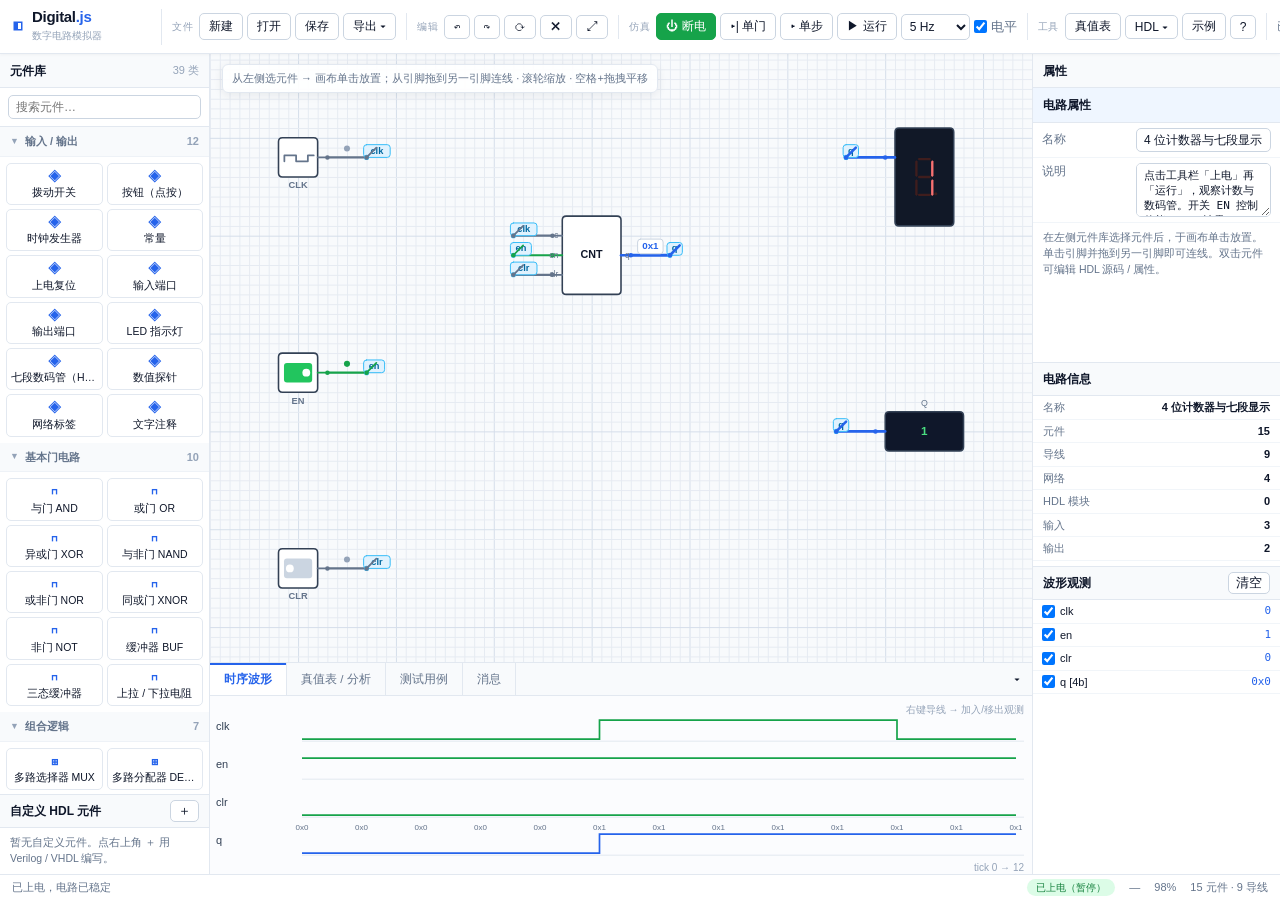
==== tests/shot.html @ 49393aa0 "部署 Digital.js 网页版数字电路模拟器" ====
<!DOCTYPE html>
<html lang="zh-CN">
<head>
<meta charset="UTF-8">
<meta name="viewport" content="width=device-width, initial-scale=1">
<title>Digital.js · 数字电路模拟软件</title>
<link rel="stylesheet" href="../css/style.css">
</head>
<body>

<header id="toolbar">
  <div class="brand"><span class="logo">◧</span><div><b>Digital<span>.js</span></b><small>数字电路模拟器</small></div></div>

  <div class="tb-group">
    <span class="tb-label">文件</span>
    <button data-act="new" title="新建电路">新建</button>
    <button data-act="open" title="打开 .json 电路">打开</button>
    <button data-act="save" title="保存电路 (Ctrl+S)">保存</button>
    <button data-act="export-menu" title="导出">导出 ▾</button>
  </div>

  <div class="tb-group">
    <span class="tb-label">编辑</span>
    <button data-act="undo" title="撤销 (Ctrl+Z)">↶</button>
    <button data-act="redo" title="重做 (Ctrl+Y)">↷</button>
    <button data-act="rotate" title="旋转 (R)">⟳</button>
    <button data-act="delete" title="删除 (Del)">✕</button>
    <button data-act="fit" title="适配视图 (F)">⤢</button>
  </div>

  <div class="tb-group sim-group">
    <span class="tb-label">仿真</span>
    <button data-act="power" id="btn-power" class="primary" title="上电 / 断电">⏻ 上电</button>
    <button data-act="gate-step" title="单门步进（定位振荡）">▸| 单门</button>
    <button data-act="step" title="单步（一个 tick）">▸ 单步</button>
    <button data-act="run" id="btn-run" title="连续运行 / 暂停">▶ 运行</button>
    <select id="speed" title="运行速度（tick / 秒）">
      <option value="1">1 Hz</option><option value="2">2 Hz</option><option value="5" selected>5 Hz</option>
      <option value="10">10 Hz</option><option value="25">25 Hz</option><option value="50">50 Hz</option>
      <option value="100">100 Hz</option><option value="500">500 Hz</option>
    </select>
    <label class="chk"><input type="checkbox" id="show-values" checked> 电平</label>
  </div>

  <div class="tb-group">
    <span class="tb-label">工具</span>
    <button data-act="truth" title="分析真值表并最小化">真值表</button>
    <button data-act="hdl" title="Verilog / VHDL 导出与编辑">HDL ▾</button>
    <button data-act="examples" title="内置示例">示例</button>
    <button data-act="help" title="帮助与快捷键">?</button>
  </div>

  <div class="tb-right"><span id="top-status">就绪</span></div>
</header>

<main>
  <aside id="palette" class="side">
    <div class="panel-head"><b>元件库</b><span id="comp-count"></span></div>
    <div class="search-box"><input id="search" placeholder="搜索元件…" autocomplete="off"></div>
    <div id="palette-list" class="scroll"></div>
    <div class="panel-head sub"><b>自定义 HDL 元件</b><button id="add-hdl" title="新建 HDL 元件">＋</button></div>
    <div id="hdl-list" class="scroll small"></div>
  </aside>

  <section id="workspace">
    <div id="canvas-wrap">
      <canvas id="canvas"></canvas>
      <div id="canvas-hint" class="hint"></div>
      <div id="place-badge" class="place-badge hidden"></div>
    </div>

    <div id="bottom-panel">
      <div class="tabs">
        <button class="tab active" data-tab="wave">时序波形</button>
        <button class="tab" data-tab="table">真值表 / 分析</button>
        <button class="tab" data-tab="tests">测试用例</button>
        <button class="tab" data-tab="log">消息 <span id="log-badge" class="badge hidden">0</span></button>
        <div class="tab-right"><button id="toggle-bottom" title="折叠 / 展开">▾</button></div>
      </div>
      <div class="tab-body">
        <div id="tab-wave" class="tab-pane active"><canvas id="wave"></canvas><div class="pane-tip">右键导线 → 加入/移出观测</div></div>
        <div id="tab-table" class="tab-pane scroll"><div class="empty">点击工具栏「真值表」分析当前电路</div></div>
        <div id="tab-tests" class="tab-pane">
          <div class="test-editor"><textarea id="test-editor" spellcheck="false" placeholder="a b | y&#10;0 0 | 0&#10;0 1 | 1"></textarea>
            <div class="test-side"><button data-act="run-tests" class="primary">▶ 运行测试</button><button data-act="gen-tests">生成模板</button><div id="test-summary"></div></div>
          </div>
          <div id="test-result" class="scroll"></div>
        </div>
        <div id="tab-log" class="tab-pane scroll"></div>
      </div>
    </div>
  </section>

  <aside id="inspector" class="side">
    <div class="panel-head"><b>属性</b></div>
    <div id="props" class="scroll"></div>
    <div class="panel-head sub"><b>电路信息</b></div>
    <div id="circuit-info" class="scroll small"></div>
    <div class="panel-head sub"><b>波形观测</b><button id="watch-clear" title="清空">清空</button></div>
    <div id="watch-list" class="scroll small"></div>
  </aside>
</main>

<footer id="status-bar">
  <span id="status-text">就绪</span>
  <span class="spacer"></span>
  <span id="status-sim" class="pill">未上电</span>
  <span id="status-coords">—</span>
  <span id="status-zoom">100%</span>
  <span id="status-count">0 元件</span>
</footer>

<div id="context-menu" class="ctx hidden"></div>
<div id="modal-root"></div>
<input type="file" id="file-input" hidden>
<input type="file" id="hdl-file-input" hidden accept=".v,.sv,.vhdl,.vhd,.txt">

<script src="../js/util.js"></script>
<script src="../js/library.js"></script>
<script src="../js/netlist.js"></script>
<script src="../js/simulator.js"></script>
<script src="../js/hdl-parse.js"></script>
<script src="../js/hdl-io.js"></script>
<script src="../js/analysis.js"></script>
<script src="../js/examples.js"></script>
<script src="../js/render.js"></script>
<script src="../js/editor.js"></script>
<script src="../js/app.js"></script>
<script>
document.addEventListener('DOMContentLoaded',function(){setTimeout(function(){
 var A=DIG.App; A.loadCircuit(DIG.Examples.counterDisplay()); A.powerToggle();
 A.sim.stepTick(12); A.switchTab('wave'); A.repaint(); A.sizeCanvases(); A.repaint();
},80);});
</script></body>
</html>
---- css/style.css ----
:root{
  --bg:#f1f5f9; --panel:#ffffff; --panel2:#f8fafc; --line:#e2e8f0; --line2:#cbd5e1;
  --text:#0f172a; --dim:#64748b; --muted:#94a3b8;
  --accent:#2563eb; --accent-bg:#eff6ff; --green:#16a34a; --red:#dc2626; --amber:#f59e0b;
  --radius:7px; --shadow:0 2px 10px rgba(15,23,42,.08);
}
*{box-sizing:border-box}
html,body{height:100%;margin:0}
body{
  font:13px/1.5 "Segoe UI","Microsoft YaHei",-apple-system,sans-serif;
  color:var(--text);background:var(--bg);overflow:hidden;display:flex;flex-direction:column;
}
button,input,select,textarea{font-family:inherit;font-size:12px;color:var(--text)}
button{cursor:pointer;background:#fff;border:1px solid var(--line2);border-radius:5px;padding:4px 9px;transition:.12s;white-space:nowrap}
button:hover{background:var(--accent-bg);border-color:#93c5fd}
button:active{transform:translateY(1px)}
button.primary{background:var(--accent);border-color:var(--accent);color:#fff}
button.primary:hover{background:#1d4ed8}
button.primary.on{background:var(--green);border-color:var(--green)}
input,select,textarea{border:1px solid var(--line2);border-radius:5px;padding:4px 7px;background:#fff;outline:none}
input:focus,select:focus,textarea:focus{border-color:var(--accent);box-shadow:0 0 0 2px rgba(37,99,235,.12)}
label.chk{display:flex;align-items:center;gap:4px;color:var(--dim);cursor:pointer;white-space:nowrap}
label.chk input{margin:0}
.hidden{display:none!important}
.scroll{overflow:auto;scrollbar-width:thin;scrollbar-color:#cbd5e1 transparent}
.scroll::-webkit-scrollbar{width:8px;height:8px}
.scroll::-webkit-scrollbar-thumb{background:#cbd5e1;border-radius:4px}
.small{font-size:12px}

/* ---- toolbar ---- */
#toolbar{height:54px;min-height:54px;background:var(--panel);border-bottom:1px solid var(--line);display:flex;align-items:center;gap:10px;padding:0 12px;box-shadow:0 1px 3px rgba(15,23,42,.04);z-index:5;overflow-x:auto}
.brand{display:flex;align-items:center;gap:8px;padding-right:12px;border-right:1px solid var(--line);min-width:150px}
.brand .logo{font-size:24px;color:var(--accent);line-height:1}
.brand b{font-size:15px;letter-spacing:-.3px;display:block;line-height:1.1}
.brand b span{color:var(--accent)}
.brand small{color:var(--muted);font-size:10px}
.tb-group{display:flex;align-items:center;gap:4px;padding-right:10px;border-right:1px solid var(--line);white-space:nowrap}
.tb-label{font-size:10px;color:var(--muted);margin-right:2px;letter-spacing:.5px}
.tb-group select{padding:4px 4px}
.sim-group button{min-width:36px}
.tb-right{margin-left:auto;color:var(--dim);font-size:11px;white-space:nowrap}
#top-status{max-width:260px;overflow:hidden;text-overflow:ellipsis}

/* ---- layout ---- */
main{flex:1;display:flex;min-height:0}
.side{background:var(--panel);display:flex;flex-direction:column;min-height:0}
#palette{width:210px;min-width:210px;border-right:1px solid var(--line)}
#inspector{width:248px;min-width:248px;border-left:1px solid var(--line)}
.panel-head{height:34px;min-height:34px;display:flex;align-items:center;justify-content:space-between;padding:0 10px;background:var(--panel2);border-bottom:1px solid var(--line);font-size:12px}
.panel-head.sub{border-top:1px solid var(--line)}
.panel-head span{color:var(--muted);font-size:11px}
.panel-head button{padding:1px 7px;font-size:13px}
.search-box{padding:7px 8px;border-bottom:1px solid var(--line)}
.search-box input{width:100%}
#palette-list{flex:1}
#palette-list.small,#hdl-list{max-height:150px}
#hdl-list{min-height:46px}
.cat-head{display:flex;align-items:center;gap:6px;padding:6px 10px;background:#f8fafc;color:var(--dim);font-weight:600;font-size:11px;cursor:pointer;border-bottom:1px solid #eef2f7;user-select:none}
.cat-head:hover{background:#eef6ff}
.cat-head .caret{font-size:9px;color:var(--muted);transition:.15s}
.cat-head.closed .caret{transform:rotate(-90deg)}
.cat-items{display:grid;grid-template-columns:1fr 1fr;gap:4px;padding:6px}
.cat-items.closed{display:none}
.pal-item{border:1px solid var(--line);border-radius:5px;background:#fff;padding:5px 4px;text-align:center;font-size:10.5px;line-height:1.25;cursor:pointer;overflow:hidden;text-overflow:ellipsis;white-space:nowrap;transition:.12s}
.pal-item:hover{border-color:var(--accent);background:var(--accent-bg);color:var(--accent)}
.pal-item.active{border-color:var(--accent);background:var(--accent);color:#fff}
.pal-item .pi-ico{display:block;font-size:13px;font-weight:700;color:var(--accent);margin-bottom:1px}
.pal-item:hover .pi-ico,.pal-item.active .pi-ico{color:inherit}
.hdl-item{padding:5px 9px;border-bottom:1px solid #eef2f7;cursor:pointer;display:flex;justify-content:space-between;gap:6px;font-size:11px}
.hdl-item:hover{background:var(--accent-bg)}
.hdl-item .lang{font-size:9px;color:#fff;background:var(--accent);border-radius:3px;padding:0 4px;align-self:center}
.hdl-item .lang.vhdl{background:#7c3aed}

/* ---- canvas ---- */
#workspace{flex:1;display:flex;flex-direction:column;min-width:0;min-height:0}
#canvas-wrap{flex:1;position:relative;min-height:0;overflow:hidden;background:#f8fafc}
#canvas{position:absolute;inset:0;width:100%;height:100%;display:block;cursor:crosshair;outline:none}
#canvas:focus{outline:none}
.hint{position:absolute;left:12px;top:10px;background:rgba(255,255,255,.92);border:1px solid var(--line);border-radius:6px;padding:5px 9px;font-size:11px;color:var(--dim);box-shadow:var(--shadow);pointer-events:none;max-width:520px}
.place-badge{position:absolute;right:12px;top:10px;background:var(--accent);color:#fff;border-radius:20px;padding:4px 12px;font-size:11px;box-shadow:var(--shadow)}
#bottom-panel{height:212px;min-height:212px;background:var(--panel);border-top:1px solid var(--line);display:flex;flex-direction:column}
#bottom-panel.collapsed{height:34px;min-height:34px}
#bottom-panel.collapsed .tab-body{display:none}
.tabs{height:33px;min-height:33px;display:flex;align-items:stretch;border-bottom:1px solid var(--line);background:var(--panel2)}
.tab{border:0;border-radius:0;background:transparent;padding:0 14px;font-size:11.5px;color:var(--dim);border-right:1px solid var(--line)}
.tab:hover{background:#eef6ff;color:var(--accent)}
.tab.active{background:#fff;color:var(--accent);font-weight:600;box-shadow:inset 0 2px 0 var(--accent)}
.tab-right{margin-left:auto;display:flex;align-items:center}
.tab-right button{border:0;background:transparent;padding:0 12px;height:100%}
.badge{background:var(--red);color:#fff;border-radius:9px;padding:0 5px;font-size:9px;margin-left:3px}
.tab-body{flex:1;min-height:0;position:relative}
.tab-pane{display:none;position:absolute;inset:0}
.tab-pane.active{display:block}
#wave{width:100%;height:100%;display:block}
.pane-tip{position:absolute;right:8px;top:6px;font-size:10px;color:var(--muted);pointer-events:none}
.empty{padding:24px;text-align:center;color:var(--muted);font-size:12px}
table.grid{border-collapse:collapse;font-size:11px;margin:8px;width:calc(100% - 16px)}
table.grid th,table.grid td{border:1px solid var(--line);padding:3px 8px;text-align:center;white-space:nowrap}
table.grid th{background:var(--panel2);position:sticky;top:0;font-weight:600}
table.grid tr:nth-child(even) td{background:#fbfcfe}
table.grid td.hi{color:var(--green);font-weight:600}
table.grid td.bad{background:#fef2f2!important;color:var(--red);font-weight:600}
.pane-section{padding:8px 12px;border-bottom:1px solid var(--line)}
.pane-section h4{margin:0 0 6px;font-size:12px}
.expr{font-family:Consolas,monospace;background:#f1f5f9;padding:5px 8px;border-radius:4px;display:inline-block;margin:2px 6px 2px 0;font-size:11px;color:#0f172a}
.test-editor{display:flex;height:96px;min-height:96px;border-bottom:1px solid var(--line)}
#test-editor{flex:1;border:0;border-radius:0;resize:none;font-family:Consolas,"Courier New",monospace;font-size:12px;line-height:1.6;padding:8px 10px}
.test-side{width:150px;border-left:1px solid var(--line);padding:8px;display:flex;flex-direction:column;gap:6px}
.test-side button{width:100%}
#test-result{height:calc(100% - 96px)}
.log-line{padding:4px 12px;border-bottom:1px solid #f1f5f9;font-size:11.5px;display:flex;gap:8px}
.log-line .tag{font-size:9px;padding:0 5px;border-radius:3px;color:#fff;height:16px;line-height:16px}
.tag.err{background:var(--red)}.tag.warn{background:var(--amber)}.tag.info{background:var(--accent)}.tag.ok{background:var(--green)}

/* ---- inspector ---- */
#props{flex:1;min-height:120px}
#circuit-info{max-height:170px}
#watch-list{flex:1}
.prop-row{display:flex;align-items:center;gap:6px;padding:5px 9px;border-bottom:1px solid #f1f5f9;font-size:11.5px}
.prop-row label{width:88px;min-width:88px;color:var(--dim)}
.prop-row input,.prop-row select,.prop-row textarea{flex:1;min-width:0}
.prop-row textarea{resize:vertical;min-height:54px;font-family:Consolas,monospace;font-size:11px}
.prop-title{padding:8px 10px;font-weight:600;background:var(--accent-bg);border-bottom:1px solid var(--line);font-size:12px}
.prop-note{padding:7px 10px;color:var(--dim);font-size:10.5px;line-height:1.5}
.info-row{display:flex;justify-content:space-between;padding:3px 10px;border-bottom:1px solid #f1f5f9;font-size:11px}
.info-row span:first-child{color:var(--dim)}
.watch-row{display:flex;align-items:center;gap:5px;padding:3px 9px;font-size:11px;border-bottom:1px solid #f1f5f9}
.watch-row input{margin:0}
.watch-row .nm{flex:1;overflow:hidden;text-overflow:ellipsis;white-space:nowrap}
.watch-row .v{font-family:Consolas,monospace;color:var(--accent)}

/* ---- status ---- */
#status-bar{height:26px;min-height:26px;background:var(--panel);border-top:1px solid var(--line);display:flex;align-items:center;gap:14px;padding:0 12px;font-size:11px;color:var(--dim)}
.spacer{flex:1}
.pill{background:#f1f5f9;border-radius:10px;padding:1px 9px;font-size:10px}
.pill.on{background:#dcfce7;color:#15803d}
.pill.run{background:#dbeafe;color:#1d4ed8}
.pill.err{background:#fee2e2;color:#b91c1c}

/* ---- context menu / modal ---- */
.ctx{position:fixed;z-index:60;background:#fff;border:1px solid var(--line2);border-radius:7px;box-shadow:0 8px 28px rgba(15,23,42,.18);min-width:170px;padding:5px}
.ctx button{display:block;width:100%;text-align:left;border:0;background:transparent;padding:6px 10px;border-radius:4px;font-size:12px}
.ctx button:hover{background:var(--accent-bg);color:var(--accent)}
.ctx hr{border:0;border-top:1px solid var(--line);margin:4px 2px}
.modal-mask{position:fixed;inset:0;background:rgba(15,23,42,.42);z-index:70;display:flex;align-items:center;justify-content:center;padding:24px}
.modal{background:#fff;border-radius:10px;box-shadow:0 20px 60px rgba(15,23,42,.3);width:min(920px,96vw);max-height:90vh;display:flex;flex-direction:column;overflow:hidden}
.modal.small{width:min(520px,94vw)}
.modal-head{display:flex;align-items:center;justify-content:space-between;padding:12px 16px;border-bottom:1px solid var(--line);background:var(--panel2)}
.modal-head h3{margin:0;font-size:14px}
.modal-head .x{border:0;background:transparent;font-size:18px;color:var(--dim);padding:0 6px}
.modal-body{padding:14px 16px;overflow:auto;flex:1;min-height:0}
.modal-foot{padding:10px 16px;border-top:1px solid var(--line);display:flex;gap:8px;justify-content:flex-end;align-items:center;background:var(--panel2)}
.modal-foot .left{margin-right:auto;color:var(--dim);font-size:11px}
.code-area{width:100%;height:min(52vh,460px);font-family:Consolas,"Courier New",monospace;font-size:12px;line-height:1.55;white-space:pre;tab-size:2;resize:vertical}
.hdl-tabs{display:flex;gap:6px;margin-bottom:10px}
.hdl-tabs button.active{background:var(--accent);color:#fff;border-color:var(--accent)}
.err-box{color:var(--red);background:#fef2f2;border:1px solid #fecaca;padding:8px 10px;border-radius:5px;margin-top:8px;font-size:11.5px;white-space:pre-wrap}
.ok-box{color:#15803d;background:#f0fdf4;border:1px solid #bbf7d0;padding:7px 10px;border-radius:5px;margin-top:8px;font-size:11.5px}
.ex-grid{display:grid;grid-template-columns:repeat(auto-fill,minmax(210px,1fr));gap:10px}
.ex-card{border:1px solid var(--line);border-radius:8px;padding:11px;cursor:pointer;background:#fff;transition:.15s}
.ex-card:hover{border-color:var(--accent);box-shadow:var(--shadow);transform:translateY(-2px)}
.ex-card b{display:block;font-size:12.5px;margin-bottom:3px}
.ex-card .cat{font-size:9px;color:var(--accent);background:var(--accent-bg);border-radius:3px;padding:1px 5px;display:inline-block;margin-bottom:5px}
.ex-card p{margin:0;color:var(--dim);font-size:10.5px;line-height:1.5}
.help h4{margin:14px 0 5px;font-size:12.5px;color:var(--accent)}
.help p,.help li{font-size:11.5px;color:#334155;line-height:1.7}
.help ul{margin:4px 0;padding-left:20px}
.help code{background:#f1f5f9;padding:1px 4px;border-radius:3px;font-family:Consolas,monospace;font-size:11px}
.kbd{display:inline-block;border:1px solid var(--line2);border-bottom-width:2px;border-radius:4px;padding:0 5px;font-size:10px;background:#f8fafc;margin:0 2px}
.form-row{display:flex;align-items:center;gap:8px;margin-bottom:10px}
.form-row label{width:96px;color:var(--dim);font-size:11.5px}
.form-row input,.form-row select{flex:1}
.quick-list{max-height:220px;overflow:auto;border:1px solid var(--line);border-radius:5px}
.quick-item{padding:5px 9px;border-bottom:1px solid #f1f5f9;cursor:pointer;font-size:11.5px;display:flex;justify-content:space-between}
.quick-item:hover{background:var(--accent-bg)}
.drop-zone{border:2px dashed var(--line2);border-radius:8px;padding:18px;text-align:center;color:var(--dim);font-size:12px;margin-bottom:10px}
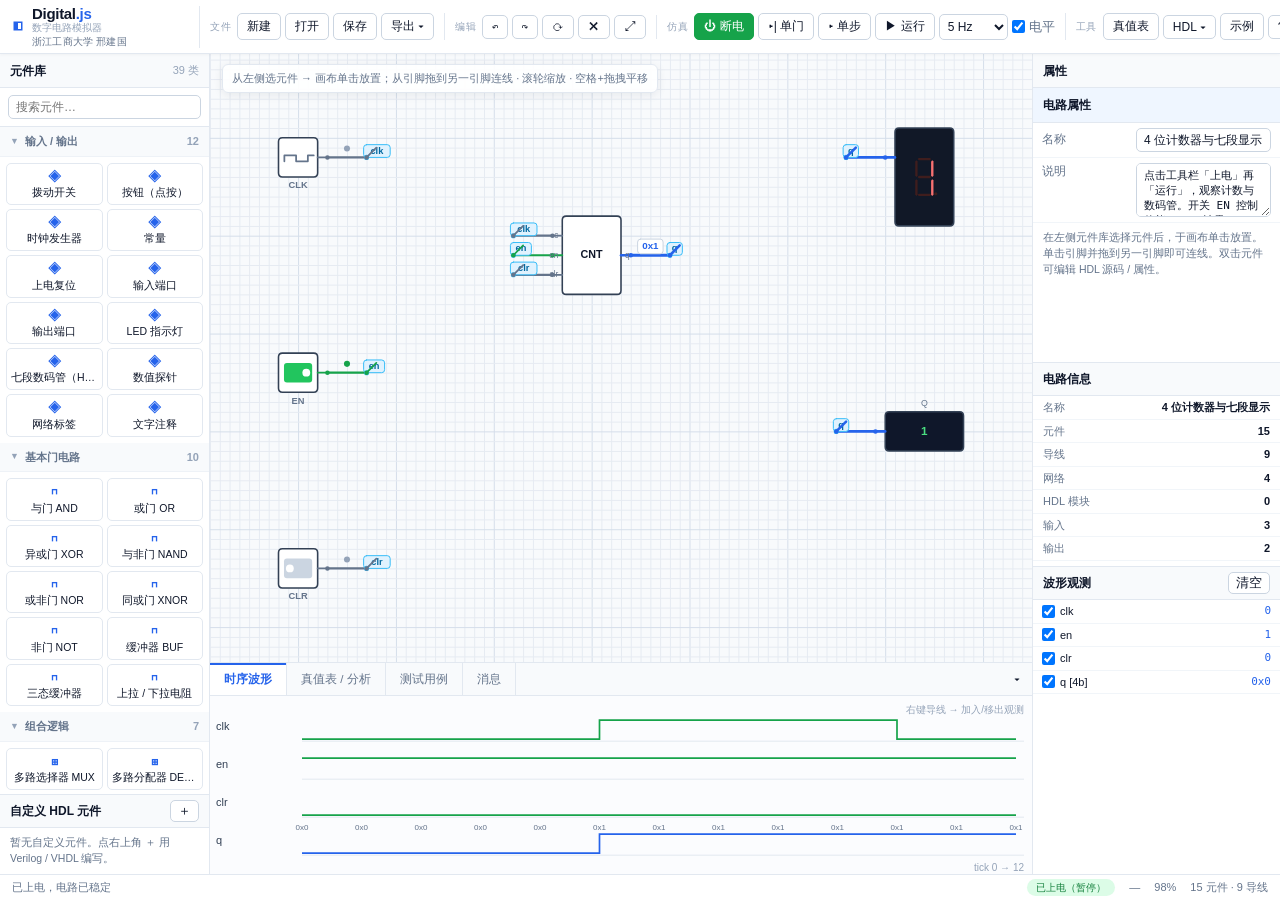
==== commit 9058341c: "部署 Digital.js 网页版数字电路模拟器" ====
--- a/tests/shot.html
+++ b/tests/shot.html
@@ -9,7 +9,7 @@
 <body>
 
 <header id="toolbar">
-  <div class="brand"><span class="logo">◧</span><div><b>Digital<span>.js</span></b><small>数字电路模拟器</small></div></div>
+  <div class="brand"><span class="logo">◧</span><div><b>Digital<span>.js</span></b><small>数字电路模拟器</small><span class="byline">浙江工商大学 邢建国</span></div></div>
 
   <div class="tb-group">
     <span class="tb-label">文件</span>
--- a/css/style.css
+++ b/css/style.css
@@ -29,11 +29,12 @@
 
 /* ---- toolbar ---- */
 #toolbar{height:54px;min-height:54px;background:var(--panel);border-bottom:1px solid var(--line);display:flex;align-items:center;gap:10px;padding:0 12px;box-shadow:0 1px 3px rgba(15,23,42,.04);z-index:5;overflow-x:auto}
-.brand{display:flex;align-items:center;gap:8px;padding-right:12px;border-right:1px solid var(--line);min-width:150px}
+.brand{display:flex;align-items:center;gap:8px;padding-right:12px;border-right:1px solid var(--line);min-width:188px;flex:0 0 auto}
 .brand .logo{font-size:24px;color:var(--accent);line-height:1}
 .brand b{font-size:15px;letter-spacing:-.3px;display:block;line-height:1.1}
 .brand b span{color:var(--accent)}
-.brand small{color:var(--muted);font-size:10px}
+.brand small{color:var(--muted);font-size:10px;line-height:1.25;display:block}
+.brand .byline{display:block;color:var(--dim);font-size:10px;line-height:1.3;letter-spacing:.2px;white-space:nowrap}
 .tb-group{display:flex;align-items:center;gap:4px;padding-right:10px;border-right:1px solid var(--line);white-space:nowrap}
 .tb-label{font-size:10px;color:var(--muted);margin-right:2px;letter-spacing:.5px}
 .tb-group select{padding:4px 4px}
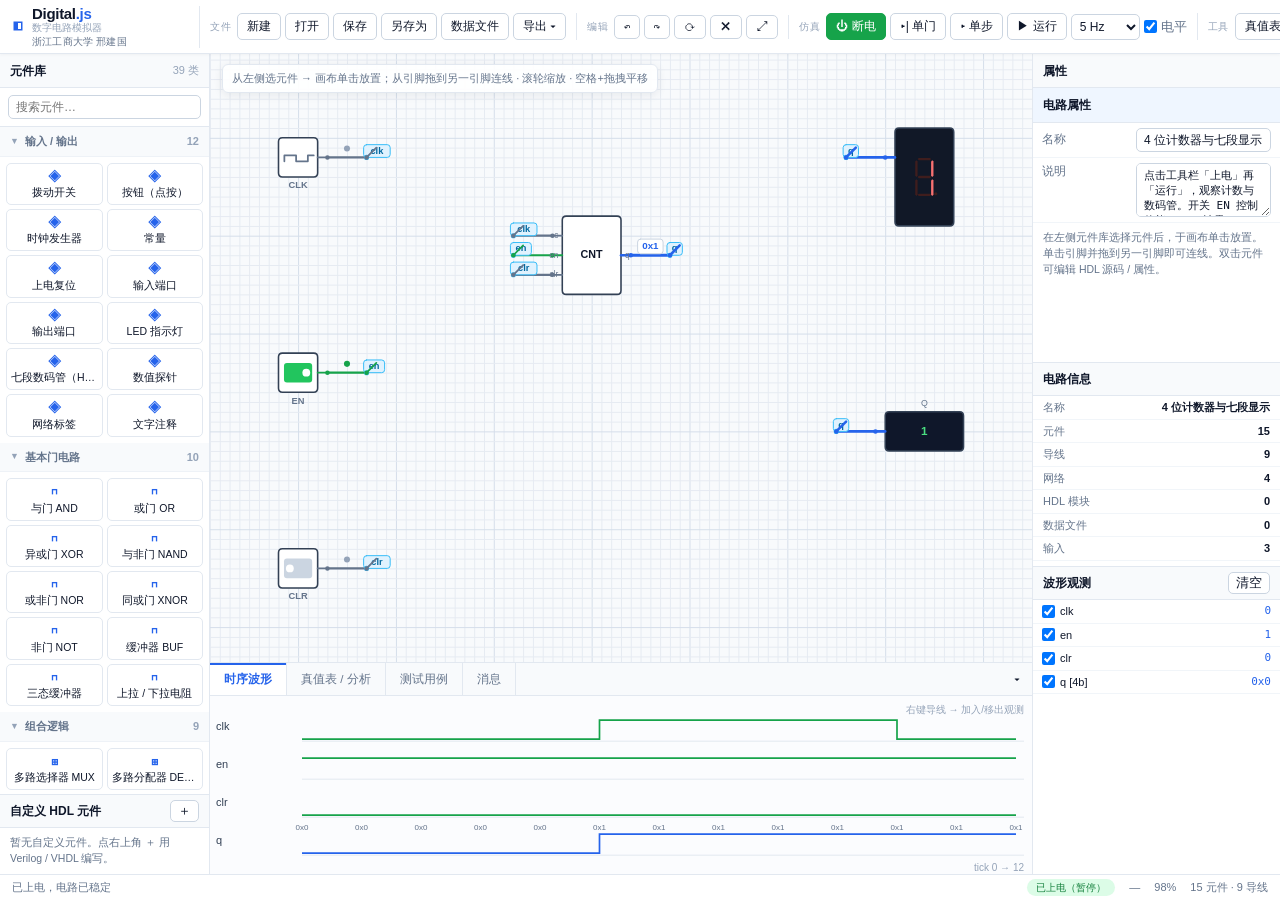
==== commit 8c5ac731: "部署 Digital.js 网页版数字电路模拟器" ====
--- a/tests/shot.html
+++ b/tests/shot.html
@@ -16,6 +16,8 @@
     <button data-act="new" title="新建电路">新建</button>
     <button data-act="open" title="打开 .json 电路">打开</button>
     <button data-act="save" title="保存电路 (Ctrl+S)">保存</button>
+    <button data-act="save-as" title="另存为… (Ctrl+Shift+S)">另存为</button>
+    <button data-act="data-files" title="管理 $readmemh 使用的存储器数据文件">数据文件</button>
     <button data-act="export-menu" title="导出">导出 ▾</button>
   </div>
 
@@ -114,6 +116,7 @@
 <div id="modal-root"></div>
 <input type="file" id="file-input" hidden>
 <input type="file" id="hdl-file-input" hidden accept=".v,.sv,.vhdl,.vhd,.txt">
+<input type="file" id="data-file-input" hidden multiple accept=".hex,.mem,.mif,.dat,.bin,.txt,.v,.sv">
 
 <script src="../js/util.js"></script>
 <script src="../js/library.js"></script>
--- a/css/style.css
+++ b/css/style.css
@@ -174,4 +174,12 @@
 .quick-list{max-height:220px;overflow:auto;border:1px solid var(--line);border-radius:5px}
 .quick-item{padding:5px 9px;border-bottom:1px solid #f1f5f9;cursor:pointer;font-size:11.5px;display:flex;justify-content:space-between}
 .quick-item:hover{background:var(--accent-bg)}
-.drop-zone{border:2px dashed var(--line2);border-radius:8px;padding:18px;text-align:center;color:var(--dim);font-size:12px;margin-bottom:10px}
+.drop-zone{border:2px dashed var(--line2);border-radius:8px;padding:18px;text-align:center;color:var(--dim);font-size:12px;margin-bottom:10px;transition:.15s}
+.drop-zone code{background:#f1f5f9;padding:1px 4px;border-radius:3px;font-family:Consolas,monospace;font-size:11px}
+.df-table{width:100%;border-collapse:collapse;font-size:11.5px}
+.df-table td{border-bottom:1px solid var(--line);padding:6px 5px;vertical-align:middle}
+.df-table b{font-family:Consolas,monospace;color:var(--accent)}
+.df-prev{color:var(--muted);font-family:Consolas,monospace;font-size:10.5px;white-space:nowrap;overflow:hidden;text-overflow:ellipsis;max-width:330px}
+.df-meta{color:var(--dim);white-space:nowrap;width:110px}
+.df-ops{text-align:right;white-space:nowrap}
+.df-ops button{padding:2px 7px;font-size:11px}
